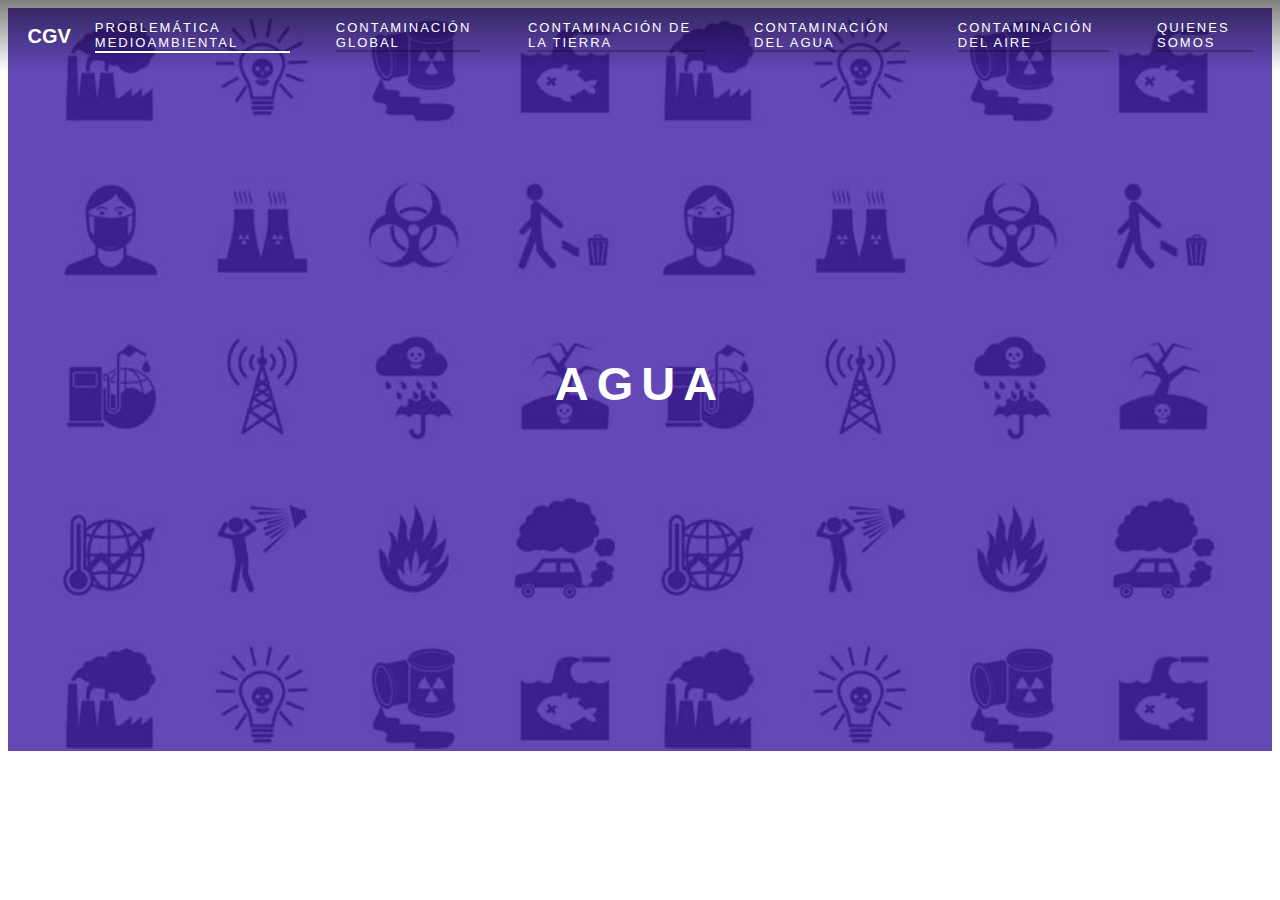
==== indexagua.html @ 67903531 "este" ====
<!DOCTYPE html>
<html lang="en">
<head>
    <meta charset="UTF-8">
    <meta http-equiv="X-UA-Compatible" content="IE=edge">
    <meta name="viewport" content="width=device-width, initial-scale=1.0">
    <title>ProyectoMedioambiental2022</title>
    <link rel="stylesheet" href="https://cdnjs.cloudflare.com/ajax/libs/font-awesome/5.11.2/css/all.min.css">
    <link rel="stylesheet" href="style.css">
</head>
<body>

    <header>
        <div class="container">
            <nav class="nav">
                <div class="menu-toggle">
                    <i class="fas fa-bars"></i>
                    <i class="fas fa-times"></i>
                </div>
                <a href="#" class="logo">CGV</a>
                <ul class="nav-list">
                    <li class="nav-item">
                        <a href="#" class="nav-link active">Problemática Medioambiental</a>
                   
                    <li class="nav-item">
                        <a href="#" 
                           class="nav-link ">Contaminación Global</a>
                    </li>
                    <li class="nav-item">
                        <a href="#" class="nav-link ">Contaminación de la tierra </a>
                    </li>
                    <li class="nav-item">
                        <a href="#" class="nav-link ">Contaminación del agua</a>
                    </li>
                    <li class="nav-item">
                        <a href="#" class="nav-link ">Contaminación del aire</a>
                     </li>
                    <li class="nav-item">
                        <a href="#" class="nav-link ">  Quienes Somos</a>
                    </li>
                </ul>
            </nav>
        </div>
    </header>
    <section class="pi bt">
        <div class="container">
            <div class="global">
                <h2 class="h2-sub">
                    <span class="fil"></span>
                </h2>
                <h1 class="head">Agua</h1>
            </div>
        </div>
    </section>
---- style.css ----
sGlobales
*,
*::before,
*::after {
    margin: 0;
    padding: 0;
    box-sizing: border-box;
}

html {
    font-family: 'Poppins', sans-serif;
    font-size: 10px;
    color: #000;
    scroll-behavior: smooth;
}

body {
    overflow-x: hidden;
}

section {
    padding: 3.9rem 0;
    overflow: hidden;
}

img {
    width: 100%;
    max-width: 100%;
}

a {
    text-decoration: none;
}

p {
    font-size: 1.6rem;
}

.container {
    width: 100%;
    max-width: 122.5rem;
    margin:  0 auto;
    padding: 0 2.4rem;
}

header {
    width: 100%;
    position: absolute;
    top: 0;
    left: 0;
    z-index: 1;
    background-image: linear-gradient(to bottom, rgba(0,0,0,.5), transparent);
}
.nav {
    height: 7.2rem;
    display: flex;
    align-items: center;
    justify-content: center;
}

.menu-toggle {
    color: #fff;
    font-size: 2.2rem;
    position: absolute;
    top: 50%;
    transform: translateY(-50%);
    right: 2.5rem;
    cursor: pointer;
    z-index: 1500;
}

.fa-times {
    display: none;
}

.nav-list {
    list-style: none;
    position: fixed;
    top: 0;
    left: 0;
    width: 80%;
    height: 100vh;
    background-color: #252525;
    padding: 4.4rem;
    display: flex;
    flex-direction: column;
    justify-content: space-around;
    z-index: 1250;
    transform: translateX(-100%);
   
}

.nav::before {
    content: '';
    position: fixed;
    top: 0;
    left: 0;
    width: 100vw;
    height: 100vh;
    background-color: rgba(0, 0, 0, .8);
    z-index: 1000;
    opacity: 0;
    transform: scale(0);
    transition: opacity .5s;

}

.open .fa-times {
    display: block;
}

.open .fa-bars {
    display: none;
}

.open .nav-list {
    transform: translateX(0);
}
.open .nav::before{
    opacity: 1;
    transform: scale(1);
}

.logo {
    color: rgb(255, 255, 255);
    font-size: 2rem;
    font-weight: 600;
}

.nav-item {
    border-bottom: 2px solid rgba(10, 10, 10, 0.3);
}

.nav-link {
    display: block;
    color: rgb(255, 255, 255);
    text-transform: uppercase;
    font-size: 1.6rem;
    letter-spacing: 2px;
    margin-right: -2px;
}

.nav-link:hover {
    color: #3bcc75;
}



.hero {
    width: 100%;
    height: 70vh;
    background: url(img/Fondo\ inicio\ título\ final.jpg) center no-repeat;
    background-size: cover;
    display: flex;
    align-items: center;
    text-align: center;
}

.h2-sub {
    font-size: 3rem;
    font-family: 'Poppins', sans-serif;
    color: #3bcc75;
    font-weight: 600;
    line-height: .4;
}

.fil {
    text-transform: uppercase;
    font-size: 3rem;
}

.head {
    color: #fff;
    font-size: 3.7rem;
    font-family: 'Poppins', sans-serif;
    text-transform: uppercase;
    font-weight: 900;
    letter-spacing: .5rem;
}

.circle {
    font-size: 1.5rem;
    color: #0a0c0b;
    margin: 0 1.6rem;
}

.he-des h5 {
    color: rgb(13, 13, 13);
    font-size: 1.4rem;
    font-weight: 100;
    text-transform: uppercase;
    margin-bottom: 1.2rem;
    letter-spacing: 3px;
    margin-right: -3px;
}

.btn {
    display: inline-block;
    text-transform: uppercase;
    letter-spacing: 2px;
    margin-right: -2px;
}

.cta-btn {
    font-size: 1.1rem;
    background-color: #094015;
    padding: 1.5rem 3rem;
    color: #fff;
    border-radius: .4rem;
}
.cta-btn:hover,
.cta-btn:focus {
    color: #fff;
    background-color: #3bcc75;
}


.global {
    text-align: center;
    margin-top: 3.9rem;
}

.dis-sto .global {
    margin-top: 6.9rem;
}

.global .circle {
    color: #1e233f;
    margin: 2.4rem 0;
}

.hea-dark {
    color: #252525;
    letter-spacing: .7rem;
    margin-right: -.7rem;
}

.global .h2-sub {
    letter-spacing: -1px;
    line-height: .42;
}

.res-info {
    text-align: center;
}

.res-des {
    margin-bottom: 3rem;
}

.res-des p {
    line-height: 1.6;
    margin-bottom: 2.4rem
}




.taste {
    background: url("img/Fondo.I\ Tierra.jpg") center no-repeat;
    background-size:cover;
}

.bt {
    min-height: 65vh;
    display: flex;
    align-items: center;
}


Aire

.image-group {
    display: grid;
    grid-template-columns: repeat(2, 1fr);
    grid-gap: 1.5rem;
}

.disco .res-des {
    padding-top: 3rem;
    margin-bottom: 0;
}

.pb {
    background: url("img/Fondo.I\ Aire1.jpg") center no-repeat;
    background-size: cover;
}

Agua

.image-group {
    display: grid;
    grid-template-columns: repeat(2, 1fr);
    grid-gap: 1.5rem;
}

.disco .res-des {
    padding-top: 3rem;
    margin-bottom: 0;
}

.pi {
    background: url("img/Fondo.I\ Agua.jpg") center no-repeat;
    background-size: cover;
}


footer
footer {
    padding: 7.9rem 0;
    background-color: #121212;
    color: #fff;
    text-align: center;
    position: relative;
}

.footer-content {
    overflow: hidden;
}

.footer-content h4 {
    font-size: 1.9rem;
    text-transform: uppercase;
    font-weight: 100;
    letter-spacing: 3px;
    margin-bottom: 3rem;
}

.footer-content .circle{
    margin: 2.4rem 0;
}

.footer-content-about {
    margin-bottom: 5.4rem;
}

.footer-content-about p {
    line-height: 2;
}

.social-icons {
    list-style: none;
    margin-bottom: 5.4rem;
    display: flex;
    justify-content: center;
}

.social-icons i {
    font-size: 2rem;
    color: #3bcc75;
    padding: .8rem 2rem;
    
}

.social-icons i:hover,
.social-icons i:focus {
    color: #ffc845;
}

.news-form {
    width: 100%;
    position: relative;
    display: flex;
    justify-content: center;

}

.news-input {
    width: 100%;
    max-width: 25rem;
    padding: 1rem;
    border-radius: .4rem;
}
.news-btn {
    background: transparent;
    border: none;
    color: #252525;
    cursor: pointer;
    font-size: 1.6rem;
    padding: 1px .6rem;
    position: absolute;
    top: 30%;
    margin-left: 20.5rem;
}

@media screen and (min-width: 900px) {

    section {
        padding: 7.9rem;
    }

    .menu-toggle {
        display: none;
    }

    .nav {
        justify-content: space-between;
    }

    .nav-list {
        position: initial;
        width: initial;
        height: initial;
        background-color: transparent;
        padding: 0;
        justify-content: initial;
        flex-direction: row;
        transform: initial;
        transition: initial;
    }

    .nav-item {
        margin: 0 2.4rem;
    }

    .nav-item:last-child {
        margin-right: 0;
    }

    .nav-link {
        font-size: 1.3rem;
    }

    .active {
        position: relative;
    }
    .active::before {
        content: '';
        position: absolute;
        width: 100%;
        height: 2px;
        background-color: #fff;
        left: 0;
        bottom: -3px;
    }

    .h2-sub {
        font-size: 3rem;
    }

    .fil {
        font-size: 3rem;
    }
    .head {
        font-size: 4.7rem;
        letter-spacing: .8rem;
    }

    .res-info {
        display: flex;
        align-items: center;
    }

    .res-info > div {
        flex: 1;
    }

    .pad-rig {
        padding-right: 7rem;
    }

    .footer-content {
        max-width: 77.5rem;
        margin: auto;
    }

    .footer-content-about {
        max-width: 51.3rem;
        margin:  0 auto 5.4rem;
    }

    .footer-div{
        display: flex;
        justify-content: space-between;
    }

    .social-media,
    .news-form {
        width: 100%;
        max-width: 27.3rem;
        margin: 0 1rem;
    }

   .news-btn {
       margin-left: 7.5rem;
   }
    
}
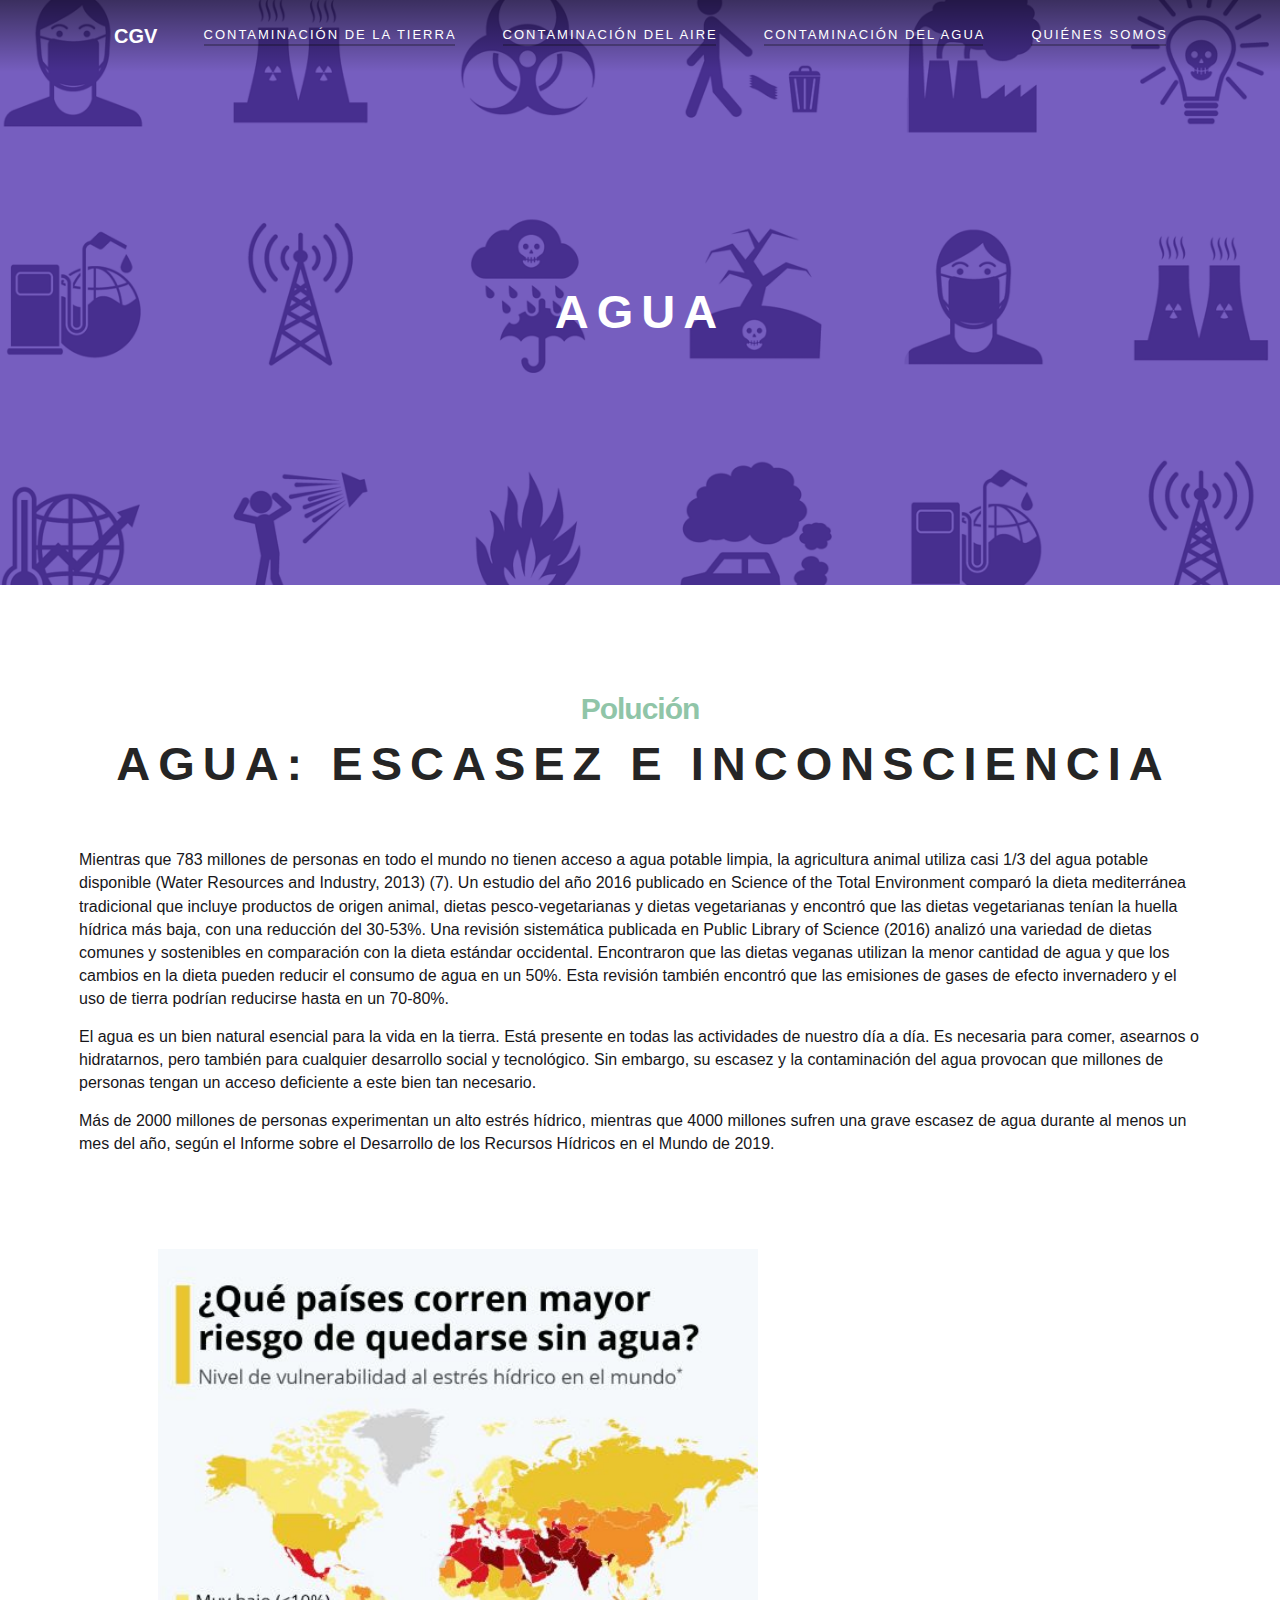
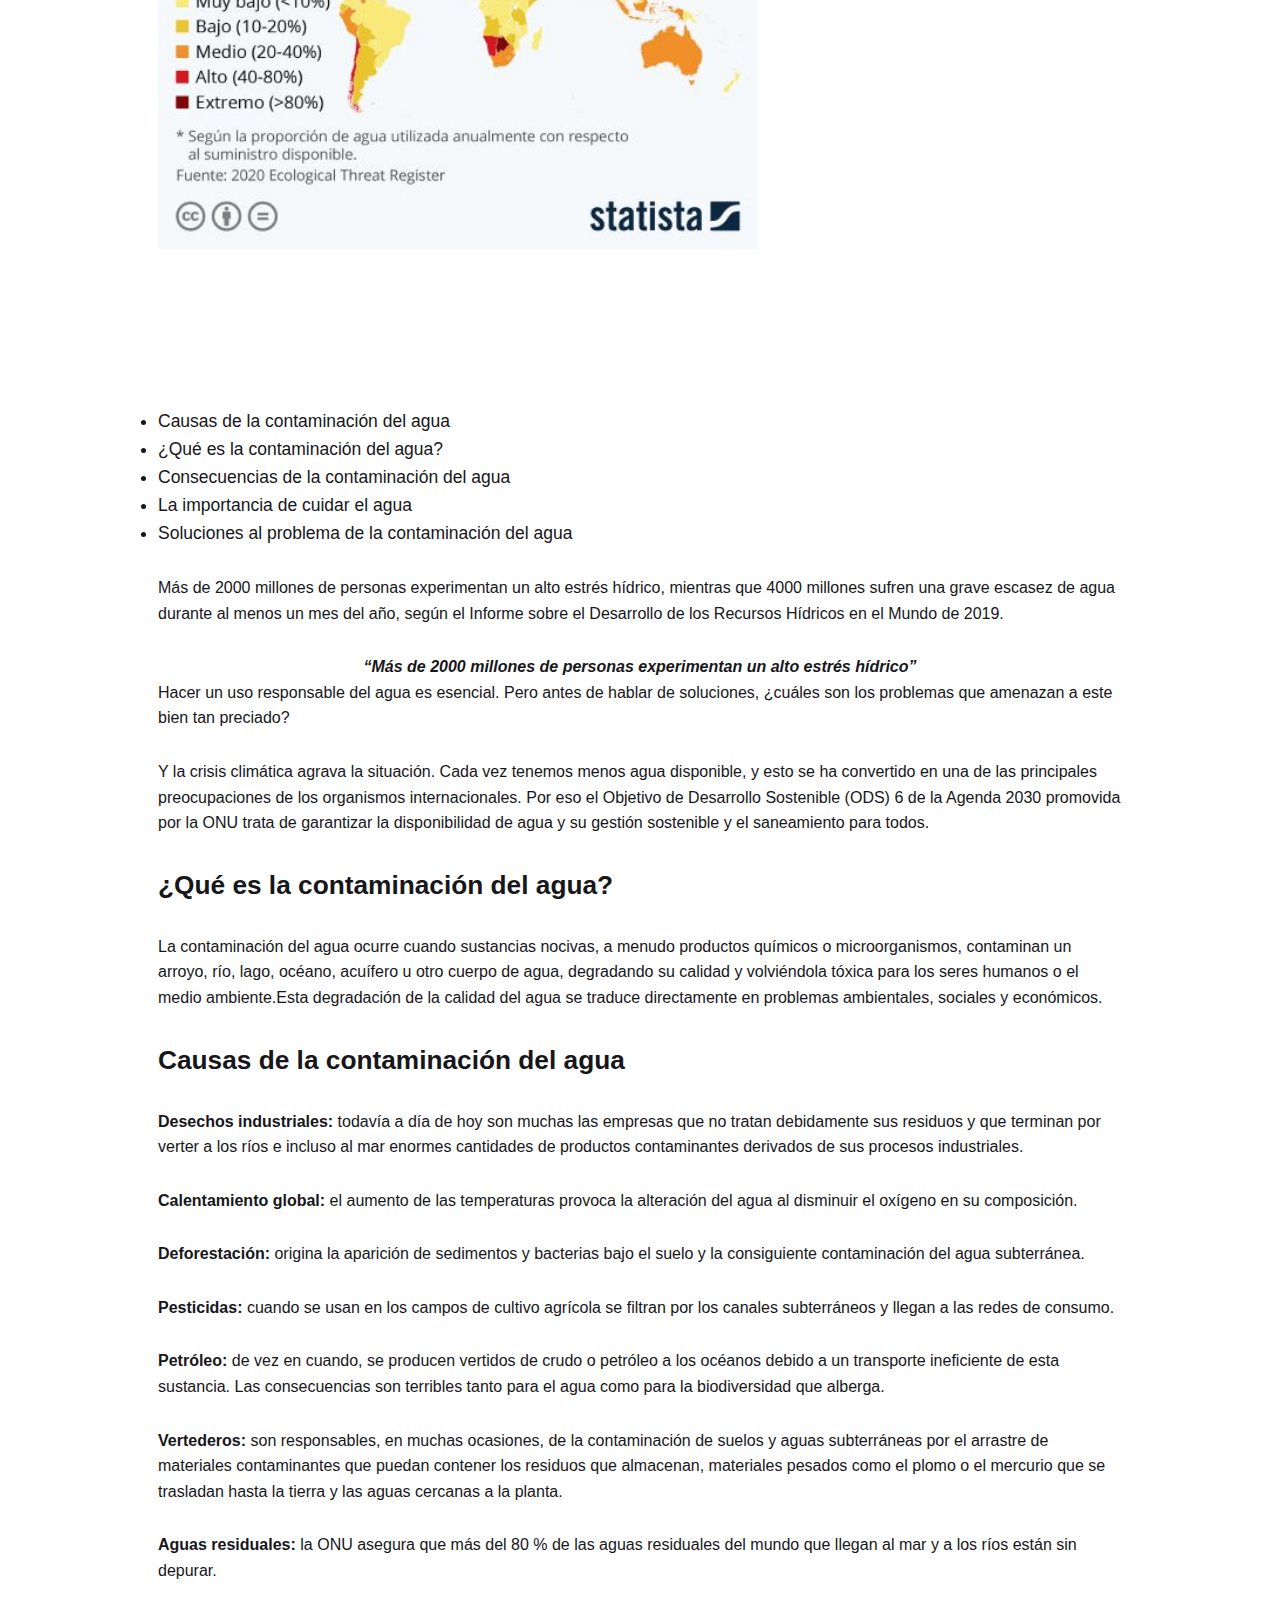
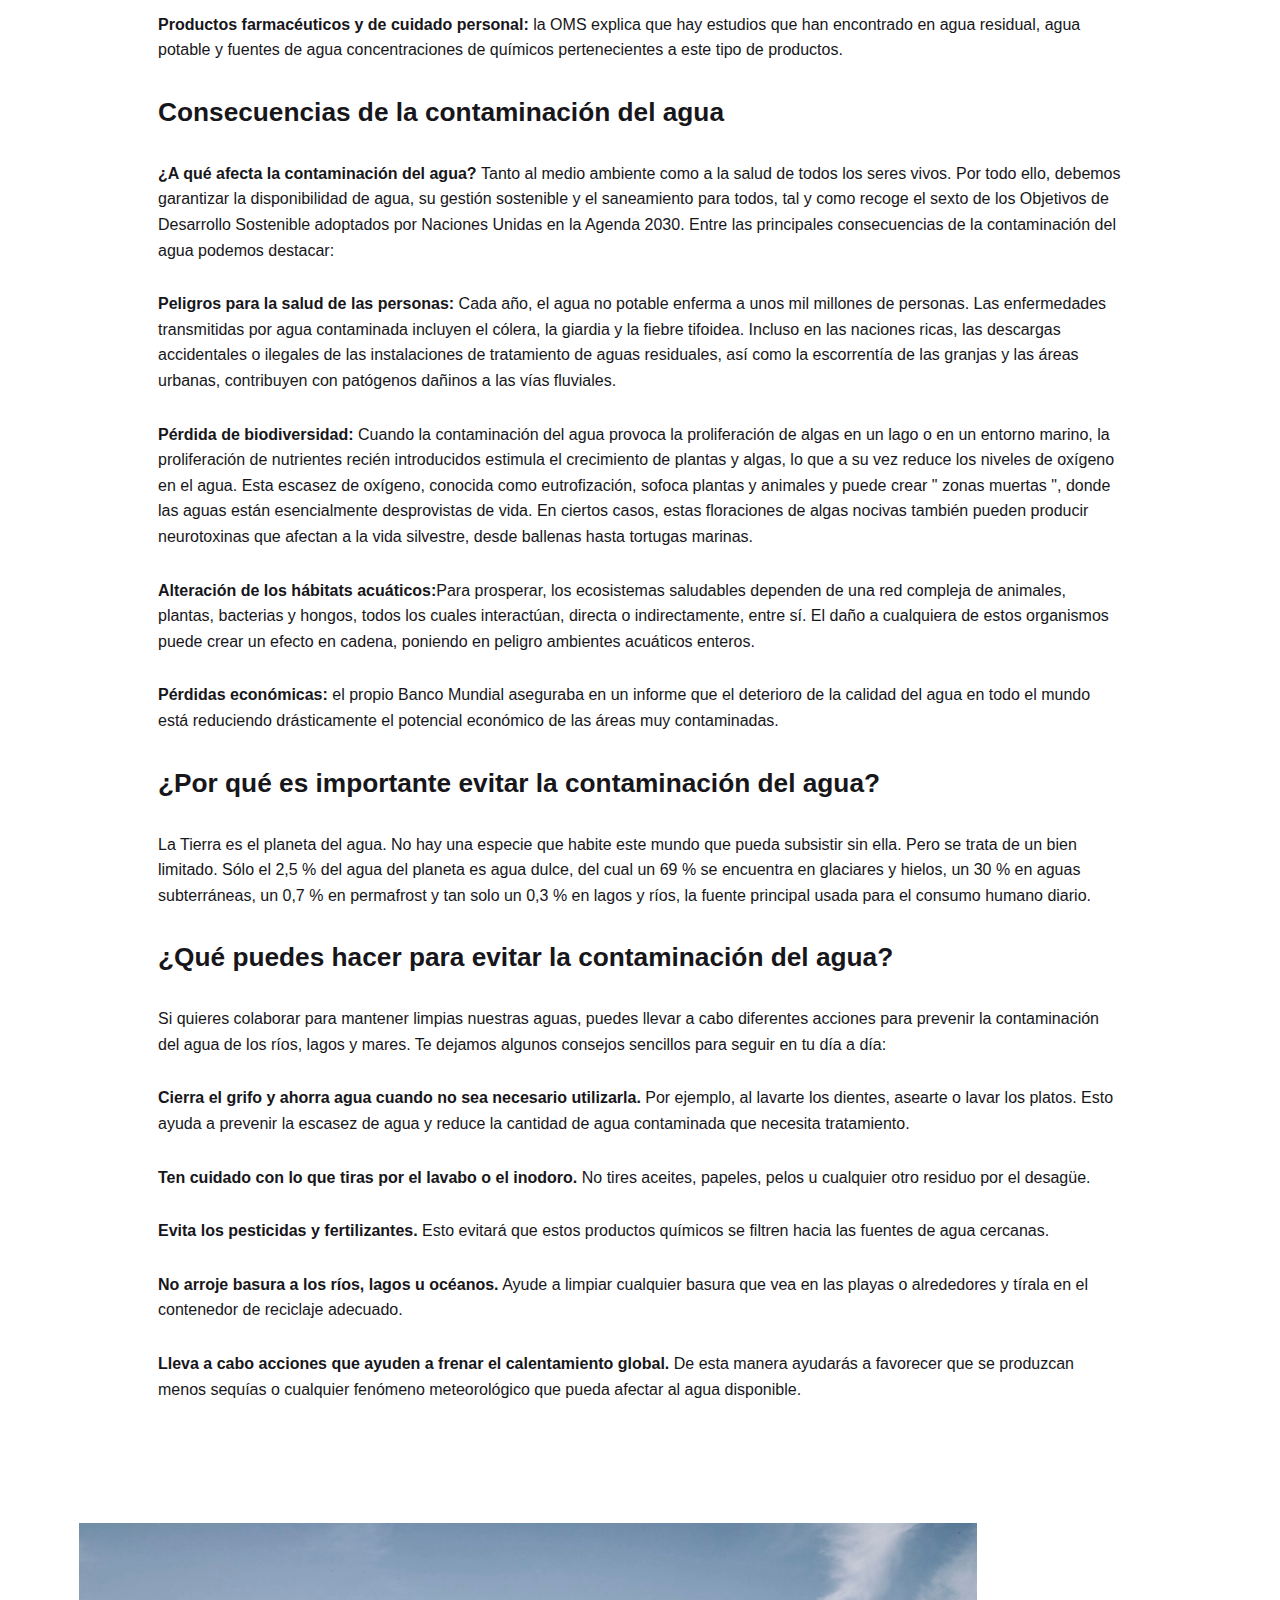
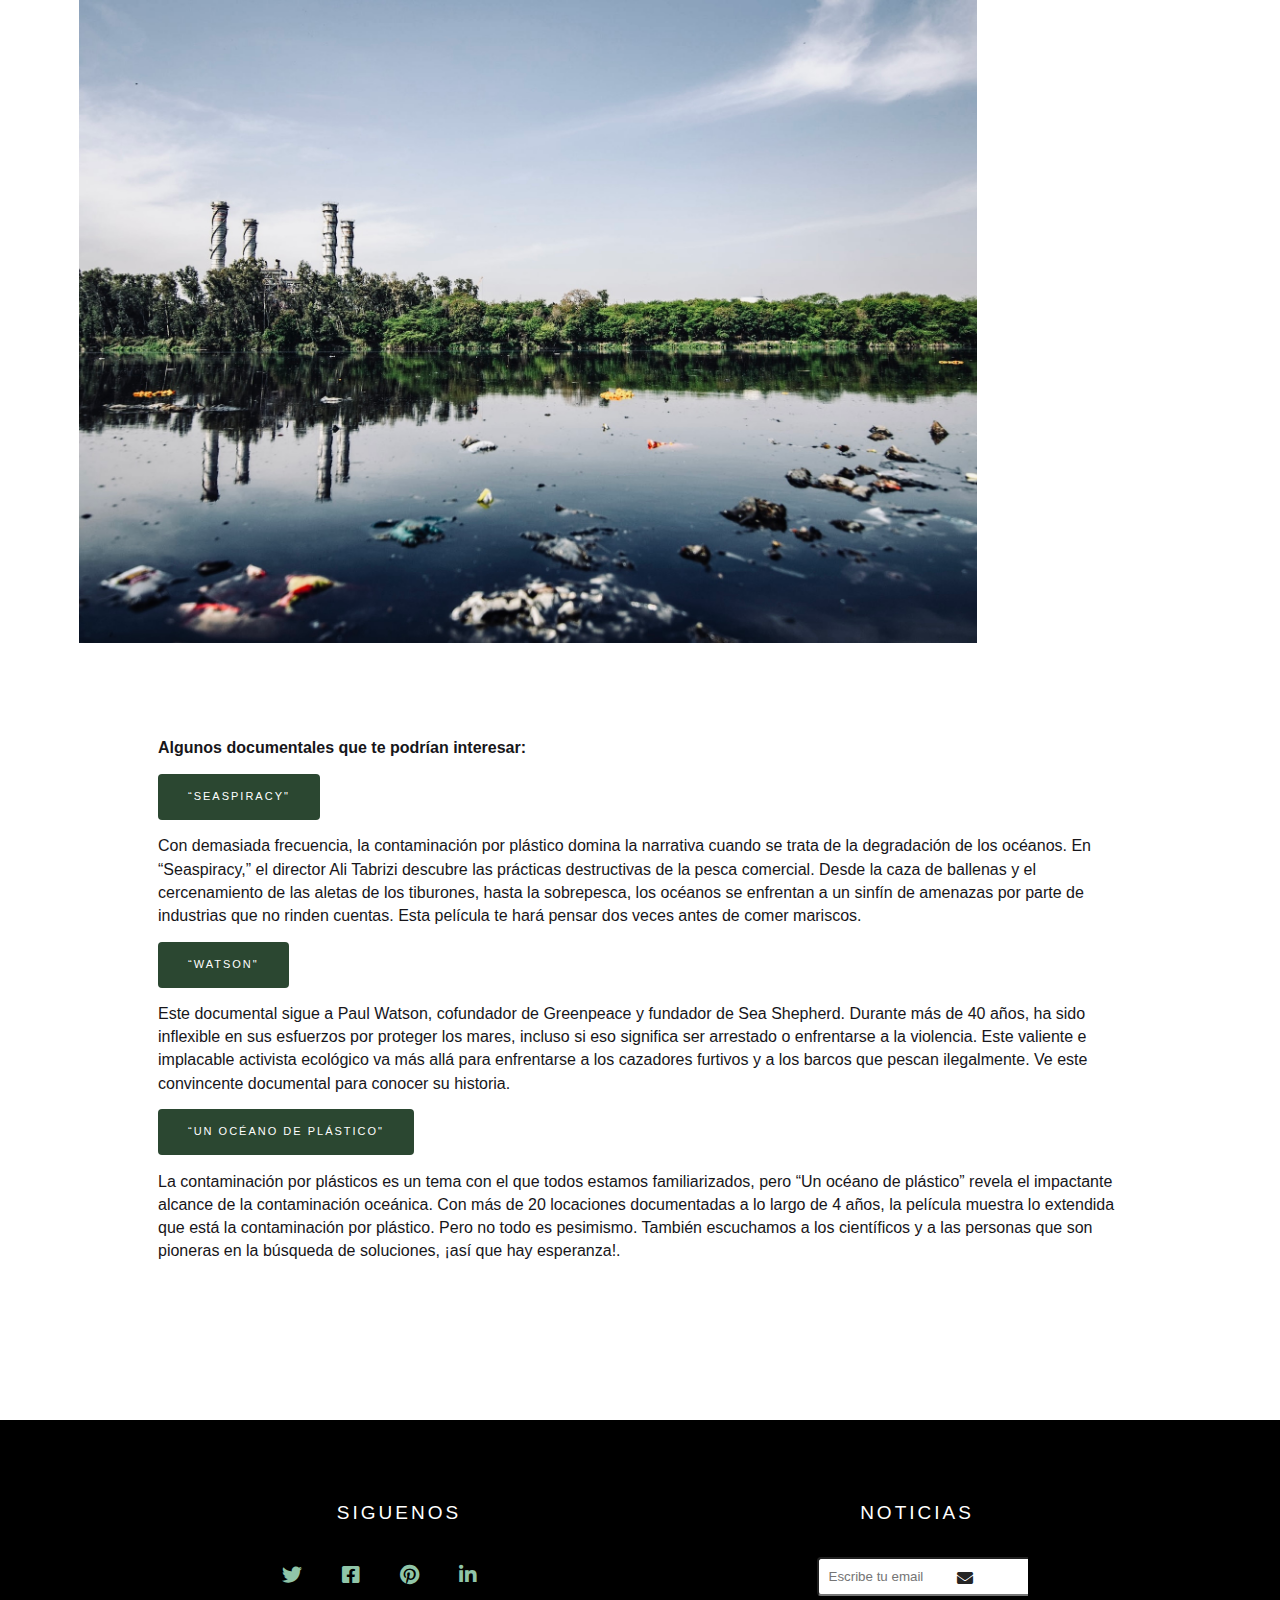
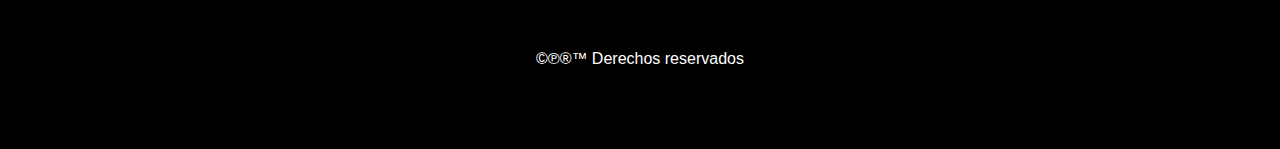
==== commit 5afdb7dc: "final" ====
--- a/indexagua.html
+++ b/indexagua.html
@@ -1,5 +1,7 @@
 <!DOCTYPE html>
 <html lang="en">
+
+
 <head>
     <meta charset="UTF-8">
     <meta http-equiv="X-UA-Compatible" content="IE=edge">
@@ -17,31 +19,28 @@
                     <i class="fas fa-bars"></i>
                     <i class="fas fa-times"></i>
                 </div>
-                <a href="#" class="logo">CGV</a>
+                <a href="index.html" class="logo">CGV</a>
                 <ul class="nav-list">
-                    <li class="nav-item">
-                        <a href="#" class="nav-link active">Problemática Medioambiental</a>
-                   
-                    <li class="nav-item">
-                        <a href="#" 
-                           class="nav-link ">Contaminación Global</a>
+                
                     </li>
                     <li class="nav-item">
-                        <a href="#" class="nav-link ">Contaminación de la tierra </a>
+                        <a href="indextierra.html" class="nav-link ">Contaminación de la tierra </a>
                     </li>
                     <li class="nav-item">
-                        <a href="#" class="nav-link ">Contaminación del agua</a>
-                    </li>
-                    <li class="nav-item">
-                        <a href="#" class="nav-link ">Contaminación del aire</a>
+                        <a href="indexaire.html" class="nav-link ">Contaminación del aire</a>
                      </li>
                     <li class="nav-item">
-                        <a href="#" class="nav-link ">  Quienes Somos</a>
+                        <a href="indexagua.html" class="nav-link ">Contaminación del agua</a>
+                    </li>
+                    
+                    <li class="nav-item">
+                        <a href="indexsomos.html" class="nav-link ">  Quiénes Somos</a>
                     </li>
                 </ul>
             </nav>
         </div>
     </header>
+
     <section class="pi bt">
         <div class="container">
             <div class="global">
@@ -51,4 +50,345 @@
                 <h1 class="head">Agua</h1>
             </div>
         </div>
-    </section>+    </section>
+
+    <section>
+       
+                <div class="inf-agua">
+                    <div class="global">
+                        <h2 class="h2-sub">
+                            <span class="fil">P</span>olución
+                        </h2>
+                        <br>
+                        <h1 class="head hea-dark">Agua: Escasez e inconsciencia</h1>
+                       
+                        </div>
+                    </div>
+                    <p>
+                        Mientras que 783 millones de personas en todo el mundo no tienen acceso a agua potable limpia, la agricultura animal utiliza casi 1/3 del agua potable disponible (Water Resources and Industry, 2013) (7). Un estudio del año 2016 publicado en Science of the Total Environment comparó la dieta mediterránea tradicional que incluye productos de origen animal, dietas pesco-vegetarianas y dietas vegetarianas y encontró que las dietas vegetarianas tenían la huella hídrica más baja, con una reducción del 30-53%. Una revisión sistemática publicada en Public Library of Science (2016) analizó una variedad de dietas comunes y sostenibles en comparación con la dieta estándar occidental. Encontraron que las dietas veganas utilizan la menor cantidad de agua y que los cambios en la dieta pueden reducir el consumo de agua en un 50%. Esta revisión también encontró que las emisiones de gases de efecto invernadero y el uso de tierra podrían reducirse hasta en un 70-80%.
+                        
+                    </p>
+
+<br>
+                    <p>
+
+                        El agua es un bien natural esencial para la vida en la tierra. Está presente en todas las actividades de nuestro día a día. Es necesaria para comer, asearnos o hidratarnos, pero también para cualquier desarrollo social y tecnológico.
+                        Sin embargo, su escasez y la contaminación del agua provocan que millones de personas tengan un acceso deficiente a este bien tan necesario.
+                
+                    </p>
+                      
+                    <br>
+                    
+                    <p>
+    Más de 2000 millones de personas experimentan un alto estrés hídrico, mientras que 4000 millones sufren una grave escasez de agua durante al menos un mes del año, según el Informe sobre el Desarrollo de los Recursos Hídricos en el Mundo de 2019.
+
+</p>
+
+<section>
+<div class="img-stres">
+<br>
+<p>
+
+    <img src="img/Img-stresshi.jpeg" alt="img-stres">
+
+</p>
+</div>
+</section>
+
+<section>
+
+<br>
+<div class="list-agu">
+
+
+<ul>
+    <li>Causas de la contaminación del agua</li>
+    <li>¿Qué es la contaminación del agua?</li>
+    <li>Consecuencias de la contaminación del agua</li>
+    <li>La importancia de cuidar el agua</li>
+    <li>Soluciones al problema de la contaminación del agua</li>
+    
+</ul>
+
+<br>
+
+<p>
+    Más de 2000 millones de personas experimentan un alto estrés hídrico, mientras que 4000 millones sufren una grave escasez de agua durante al menos un mes del año, según el Informe sobre el Desarrollo de los Recursos Hídricos en el Mundo de 2019.
+</p>
+
+<br>
+
+<p style="text-align: center;"><span class="citeParagraph"><strong><em>“Más de 2000 millones de personas experimentan un alto estrés hídrico”</em></strong></span></p>
+
+<p>
+    Hacer un uso responsable del agua es esencial. Pero antes de hablar de soluciones, ¿cuáles son los problemas que amenazan a este bien tan preciado?
+</p>
+
+<br>
+<p>
+    Y la crisis climática agrava la situación. Cada vez tenemos menos agua disponible, y esto se ha convertido en una de las principales preocupaciones de los organismos internacionales. Por eso el Objetivo de Desarrollo Sostenible (ODS) 6 de la Agenda 2030 promovida por la ONU trata de garantizar la disponibilidad de agua y su gestión sostenible y el saneamiento para todos.
+
+</p>
+
+<br>
+<h2>¿Qué es la contaminación del agua?</h2>
+
+<br>
+<p>
+    La contaminación del agua ocurre cuando sustancias nocivas, a menudo productos químicos o microorganismos, contaminan un arroyo, río, lago, océano, acuífero u otro cuerpo de agua, degradando su calidad y volviéndola tóxica para los seres humanos o el medio ambiente.Esta degradación de la calidad del agua se traduce directamente en problemas ambientales, sociales y económicos.
+</p>
+
+<br>
+<h2>Causas de la contaminación del agua</h2>
+
+<br>
+<p>
+   <strong> Desechos industriales:</strong> todavía a día de hoy son muchas las empresas que no tratan debidamente sus residuos y que terminan por verter a los ríos e incluso al mar enormes cantidades de productos contaminantes derivados de sus procesos industriales.
+    </p>
+
+
+    <br>
+<p>
+    <strong>Calentamiento global: </strong>el aumento de las temperaturas provoca la alteración del agua al disminuir el oxígeno en su composición. 
+</p>
+
+
+<br>
+<p>
+    <strong> Deforestación: </strong>origina la aparición de sedimentos y bacterias bajo el suelo y la consiguiente contaminación del agua subterránea.
+</p>
+
+
+<br>
+<p>
+    <strong> Pesticidas:</strong> cuando se usan en los campos de cultivo agrícola se filtran por los canales subterráneos y llegan a las redes de consumo.
+</p>
+
+
+<br>
+<p>
+    <strong>Petróleo: </strong>de vez en cuando, se producen vertidos de crudo o petróleo a los océanos debido a un transporte ineficiente de esta sustancia. Las consecuencias son terribles tanto para el agua como para la biodiversidad que alberga.
+
+</p>
+
+
+<br>
+<p>
+    <strong>  Vertederos: </strong>son responsables, en muchas ocasiones, de la contaminación de suelos y aguas subterráneas por el arrastre de materiales contaminantes que puedan contener los residuos que almacenan, materiales pesados como el plomo o el mercurio que se trasladan hasta la tierra y las aguas cercanas a la planta.
+
+</p>
+
+
+<br>
+<p>
+    <strong>  Aguas residuales: </strong>la ONU asegura que más del 80 % de las aguas residuales del mundo que llegan al mar y a los ríos están sin depurar.
+</p>
+
+
+<br>
+<p>
+    <strong>  Productos farmacéuticos y de cuidado personal: </strong>la OMS explica que hay estudios que han encontrado en agua residual, agua potable y fuentes de agua concentraciones de químicos pertenecientes a este tipo de productos.
+
+</p>
+
+<br>
+<h2> Consecuencias de la contaminación del agua</h2>
+
+<br>
+<p>
+    <strong>¿A qué afecta la contaminación del agua? </strong>Tanto al medio ambiente como a la salud de todos los seres vivos. Por todo ello, debemos garantizar la disponibilidad de agua, su gestión sostenible y el saneamiento para todos, tal y como recoge el sexto de los Objetivos de Desarrollo Sostenible adoptados por Naciones Unidas en la Agenda 2030. Entre las principales consecuencias de la contaminación del agua podemos destacar:
+</p>
+
+
+<br>
+<p>
+  <strong> Peligros para la salud de las personas:</strong>  Cada año, el agua no potable enferma a unos mil millones de personas. Las enfermedades transmitidas por agua contaminada incluyen el cólera, la giardia y la fiebre tifoidea. Incluso en las naciones ricas, las descargas accidentales o ilegales de las instalaciones de tratamiento de aguas residuales, así como la escorrentía de las granjas y las áreas urbanas, contribuyen con patógenos dañinos a las vías fluviales.
+</p>
+
+
+<br>
+<p>
+
+    <strong>Pérdida de biodiversidad: </strong> Cuando la contaminación del agua provoca la proliferación de algas en un lago o en un entorno marino, la proliferación de nutrientes recién introducidos estimula el crecimiento de plantas y algas, lo que a su vez reduce los niveles de oxígeno en el agua. Esta escasez de oxígeno, conocida como eutrofización, sofoca plantas y animales y puede crear " zonas muertas ", donde las aguas están esencialmente desprovistas de vida. En ciertos casos, estas floraciones de algas nocivas también pueden producir neurotoxinas que afectan a la vida silvestre, desde ballenas hasta tortugas marinas.
+</p>
+
+<br>
+<p>
+    <strong>Alteración de los hábitats acuáticos:</strong>Para prosperar, los ecosistemas saludables dependen de una red compleja de animales, plantas, bacterias y hongos, todos los cuales interactúan, directa o indirectamente, entre sí. El daño a cualquiera de estos organismos puede crear un efecto en cadena, poniendo en peligro ambientes acuáticos enteros.
+</p>
+
+
+<br>
+<p>
+    <strong> Pérdidas económicas: </strong>el propio Banco Mundial aseguraba en un informe que el deterioro de la calidad del agua en todo el mundo está reduciendo drásticamente el potencial económico de las áreas muy contaminadas.
+
+</p>
+
+
+<br>
+<h2>¿Por qué es importante evitar la contaminación del agua?</h2>
+    
+
+
+<br>
+<p>
+    La Tierra es el planeta del agua. No hay una especie que habite este mundo que pueda subsistir sin ella. Pero se trata de un bien limitado. Sólo el 2,5 % del agua del planeta es agua dulce, del cual un 69 % se encuentra en glaciares y hielos, un 30 % en aguas subterráneas, un 0,7 % en permafrost y tan solo un 0,3 % en lagos y ríos, la fuente principal usada para el consumo humano diario.
+</p>
+
+<br>
+<h2>¿Qué puedes hacer para evitar la contaminación del agua?</h2>
+
+<br>
+<p>
+    Si quieres colaborar para mantener limpias nuestras aguas, puedes llevar a cabo diferentes acciones para prevenir la contaminación del agua de los ríos, lagos y mares. Te dejamos algunos consejos sencillos para seguir en tu día a día:
+</p>
+
+<br>
+<p>
+    <strong> Cierra el grifo y ahorra agua cuando no sea necesario utilizarla.</strong> Por ejemplo, al lavarte los dientes, asearte o lavar los platos. Esto ayuda a prevenir la escasez de agua y reduce la cantidad de agua contaminada que necesita tratamiento.
+</p>
+
+<br>
+<p>
+    <strong> Ten cuidado con lo que tiras por el lavabo o el inodoro.</strong> No tires aceites, papeles, pelos u cualquier otro residuo por el desagüe.
+</p>
+
+<br>
+<p>
+    <strong> Evita los pesticidas y fertilizantes.</strong> Esto evitará que estos productos químicos se filtren hacia las fuentes de agua cercanas.
+
+
+</p>
+
+<br>
+<p>
+    <strong>  No arroje basura a los ríos, lagos u océanos.</strong> Ayude a limpiar cualquier basura que vea en las playas o alrededores y tírala en el contenedor de reciclaje adecuado.
+
+</p>
+
+<br>
+<p>
+    <strong> Lleva a cabo acciones  que ayuden a frenar el calentamiento global.</strong> De esta manera ayudarás a favorecer que se produzcan menos sequías o cualquier fenómeno meteorológico que pueda afectar al agua disponible.
+</p>
+
+</section>
+<br>
+<div class="slider-container">  
+    <img
+      class="slider-item"
+      src="img/hagua.jpg"
+    />
+    <img
+      class="slider-item"
+      src="img/haguaa.jpg"
+    />
+    <img
+      class="slider-item"
+      src="img/haguaaa.jpg"
+    />
+  </div>  
+  
+  <section>
+  <br>
+  <p>
+    <strong> Algunos documentales que te podrían interesar:</strong> 
+</p>
+  
+<br>
+<a href="https://www.netflix.com/cl/title/81014008?source=35" class="btn cta-btn">“Seaspiracy"
+</a>
+<br>
+<br>
+
+<p>Con demasiada frecuencia, la contaminación por plástico domina la narrativa cuando se trata de la degradación de los océanos. En “Seaspiracy,” el director Ali Tabrizi descubre las prácticas destructivas de la pesca comercial. Desde la caza de ballenas y el cercenamiento de las aletas de los tiburones, hasta la sobrepesca, los océanos se enfrentan a un sinfín de amenazas por parte de industrias que no rinden cuentas. Esta película te hará pensar dos veces antes de comer mariscos.</p>
+
+<br>
+<a href="https://www.amazon.com/Watson-Paul/dp/B088W5Y4HM" class="btn cta-btn">“Watson"
+</a>
+<br>
+<br>
+
+<p>Este documental sigue a Paul Watson, cofundador de Greenpeace y fundador de Sea Shepherd. Durante más de 40 años, ha sido inflexible en sus esfuerzos por proteger los mares, incluso si eso significa ser arrestado o enfrentarse a la violencia. Este valiente e implacable activista ecológico va más allá para enfrentarse a los cazadores furtivos y a los barcos que pescan ilegalmente. Ve este convincente documental para conocer su historia.</p>
+
+<br>
+<a href="https://www.netflix.com/watch/80168188?trackId=255824129&tctx=0%2C2%2CNAPA%40%40%7Cf4eec1e8-dc0d-4008-a35c-0831df59f140-50648484_titles%2F1%2F%2Fa%20plastic%20ocean%2F0%2F0%2CNAPA%40%40%7Cf4eec1e8-dc0d-4008-a35c-0831df59f140-50648484_titles%2F1%2F%2Fa%20plastic%20ocean%2F0%2F0%2Cunknown%2C%2Cf4eec1e8-dc0d-4008-a35c-0831df59f140-50648484%7C1%2CtitlesResults%2C80168188" class="btn cta-btn">“Un océano de plástico"
+</a>
+<br>
+<br>
+
+<p>La contaminación por plásticos es un tema con el que todos estamos familiarizados, pero “Un océano de plástico” revela el impactante alcance de la contaminación oceánica. Con más de 20 locaciones documentadas a lo largo de 4 años, la película muestra lo extendida que está la contaminación por plástico. Pero no todo es pesimismo. También escuchamos a los científicos y a las personas que son pioneras en la búsqueda de soluciones, ¡así que hay esperanza!.</p>
+</section>
+
+
+</div>
+
+                </div>
+
+            </div>
+        </div>
+    </section>
+
+    <footer>
+        <div class="container">
+            <div class="footer-content">
+
+               
+                <div class="footer-div">
+                    <div class="social-media">
+                        <h4>Siguenos</h4>
+                        <ul class="social-icons">
+                            <li>
+                                <a href="#"><i class="fab fa-twitter"></i></a>
+                            </li>
+                            <li>
+                                <a href="#"><i class="fab fa-facebook-square"></i></a>
+                            </li>
+                            <li>
+                                <a href="#"><i class="fab fa-pinterest"></i></a>
+                            </li>
+                            <li>
+                                <a href="#"><i class="fab fa-linkedin-in"></i></a>
+                            </li>
+                            <li>
+                                <a href="#"><i class="fab fa-tripadvisor"></i></a>
+                            </li>
+                        </ul>
+                    </div>
+                    <div>
+                        <h4>Noticias</h4>
+                        <form action="" class="news-form">
+                            <input type="text" class="news-input"
+                            placeholder="Escribe tu email"
+                            >
+                            <button class="news-btn" type="submit">
+                                <i class="fas fa-envelope"></i>
+                            </button>
+                        </form>
+                    </div>
+
+                    
+                </div>
+                <p> ©℗®™ Derechos reservados</p>
+            </div>
+        </div>
+    </footer>
+
+    <script>
+
+        const selectElement = function(element) {
+            return document.querySelector(element);
+        }
+
+
+        let menuToggle = selectElement('.menu-toggle');
+        let body = selectElement('body');
+
+        menuToggle.addEventListener('click', function(){
+            body.classList.toggle('open');
+        })
+
+    </script>
+
+    
+</body>
+</html>--- a/style.css
+++ b/style.css
@@ -1,5 +1,6 @@
 sGlobales
 *,
+
 *::before,
 *::after {
     margin: 0;
@@ -141,7 +142,7 @@
 }
 
 .nav-link:hover {
-    color: #3bcc75;
+    color: #82ab92;
 }
 
 
@@ -149,7 +150,7 @@
 .hero {
     width: 100%;
     height: 70vh;
-    background: url(img/Fondo\ inicio\ título\ final.jpg) center no-repeat;
+    background: url(img/fondop.png) center no-repeat;
     background-size: cover;
     display: flex;
     align-items: center;
@@ -159,7 +160,7 @@
 .h2-sub {
     font-size: 3rem;
     font-family: 'Poppins', sans-serif;
-    color: #3bcc75;
+    color: #90c5a8;
     font-weight: 600;
     line-height: .4;
 }
@@ -180,7 +181,7 @@
 
 .circle {
     font-size: 1.5rem;
-    color: #0a0c0b;
+    color: #90c5a8;
     margin: 0 1.6rem;
 }
 
@@ -192,6 +193,7 @@
     margin-bottom: 1.2rem;
     letter-spacing: 3px;
     margin-right: -3px;
+    line-height: 1.5;
 }
 
 .btn {
@@ -203,7 +205,7 @@
 
 .cta-btn {
     font-size: 1.1rem;
-    background-color: #094015;
+    background-color: #2b4731;
     padding: 1.5rem 3rem;
     color: #fff;
     border-radius: .4rem;
@@ -211,7 +213,7 @@
 .cta-btn:hover,
 .cta-btn:focus {
     color: #fff;
-    background-color: #3bcc75;
+    background-color: #516459;
 }
 
 
@@ -257,7 +259,7 @@
 
 
 .taste {
-    background: url("img/Fondo.I\ Tierra.jpg") center no-repeat;
+    background: url("img/tierraprincipal.png") center no-repeat;
     background-size:cover;
 }
 
@@ -282,7 +284,7 @@
 }
 
 .pb {
-    background: url("img/Fondo.I\ Aire1.jpg") center no-repeat;
+    background: url("img/aireprincipal.png") center no-repeat;
     background-size: cover;
 }
 
@@ -300,16 +302,16 @@
 }
 
 .pi {
-    background: url("img/Fondo.I\ Agua.jpg") center no-repeat;
+    background: url("img/aguaprincipal.png") center no-repeat;
     background-size: cover;
 }
 
 
-footer
+
 footer {
     padding: 7.9rem 0;
-    background-color: #121212;
-    color: #fff;
+    background-color: #000000;
+    color: rgb(255, 255, 255);
     text-align: center;
     position: relative;
 }
@@ -347,7 +349,7 @@
 
 .social-icons i {
     font-size: 2rem;
-    color: #3bcc75;
+    color: #90c5a8;
     padding: .8rem 2rem;
     
 }
@@ -484,5 +486,183 @@
    .news-btn {
        margin-left: 7.5rem;
    }
+
+   :root {
+    --color-primary:    #f01f4b;
+    --color-text:       #17161A;
+    --color-background: #f5f5f5;
+  }
+  * {
+    margin: 0;
+    padding: 0;
+    box-sizing: border-box;
+  }
+  body {
+    font-family: sans-serif;
+    font-size: 1rem;
+    line-height: 1.45;
+    color: var(--color-text);
+  }
+  a {
+    color: var(--color-primary);
+  }
+  .container {
+    max-width: 1100px;
+    margin-left: auto;
+    margin-right: auto;
+  }
+  .services {
+    padding: 3rem 0;
+  }
+  .services__header {
+    margin-bottom: 4rem;
+    text-align: center;
+  }
+  .services__title {
+    max-width: 400px;
+    margin-left: auto;
+    margin-right: auto;
+    font-size: 2.5rem;
+    line-height: 1;
+  }
+  .services__epigraph {
+    display: inline-block;
+    margin-bottom: 1rem;
+    padding: .65rem 1rem .35rem;
+    font-size: .85rem;
+    line-height: 1;
+    text-transform: uppercase;
+    background-color: var(--color-background);
+    border-radius: 5px;
+  }
+  .services__body {
+    display: grid;
+    margin-bottom: 4rem;
+    grid-template-columns: repeat(4, 1fr);
+    gap: 2rem;
+  }
+  .service {
+    padding: 2.5rem 1.25rem 2rem 1.25rem;
+    text-align: center;
+    background-color: var(--color-background);
+    border-radius: 20px;
+  }
+  .service__title {
+    margin-bottom: 1rem;
+    line-height: 1;
+  }
+  .service__description {
+    margin-bottom: 1.75rem;
+  }
+  .service__link {
+    color: var(--color-text);
+  }
+  .services__footer {
+    text-align: center;
+  }
+  .services__button {
+    display: inline-block;
+    margin-bottom: 1rem;
+    padding: 1rem 2rem;
+    text-decoration: none;
+    color: #fff;
+    background-color: var(--color-primary);
+    border-radius: 2rem;
+  }
+  .EAD {
+    background: url("img/escuelasomos.jpg") center no-repeat;
+    background-size:cover;
+}
+.services {
+    text-align: center;
+}
+
+
+.inf-agua {
+    text-align: center;
+}
+
+.inf-agua {
+    margin-bottom: 5rem;
+}
+
+.inf-agua p {
+    line-height: 1.6;
+    margin-bottom: 2.7rem
+}
+
+.list-agu{
+    font-size:1.75rem;
+    text-align:left;
+    margin-bottom: 5rem;
+    line-height: 1.6;
+    margin-bottom: 2.7rem
+
+
+}
+
+.img-stres{
+     width: 600px;
+    height: 600px;
+    left: 100;
+    top: 100;
     
+}
+
+.slider-container {
+    display: flex;
+    width: 100%;
+    height: 100vh;
+    overflow-x: scroll;
+  }
+  
+  .slider-container img {
+    flex: 0 0 100%;
+    width: 50%;
+    object-fit: cover;
+  }
+
+  .slider-container {
+    display: flex;
+    width: 80%;
+    height: 80vh;
+    overflow-x: scroll
+  }
+  .cards{
+    display:flex;
+    justify-content: space-evenly;
+    align-items: center;
+}
+
+.cards .card{
+    background: #2b4731;
+    display: flex;
+    width: 140%;
+    height: 300px;
+    align-items: center;
+    justify-content: space-evenly;
+    border-radius: 5px;
+    box-shadow: 0 0 6px 0 rgba(0, 0, 0, 0.6);
+    
+}
+
+.cards .card img{
+    width: 110px;
+    height: 110px;
+    object-fit: cover;
+    border: 3px solid #fff;
+    border-radius: 50%;
+    display: block;
+}
+
+.cards .card > .contenido-texto-card{
+    width: 60%;
+    color: #fff;
+}
+
+.cards .card > .contenido-texto-card p{
+    font-weight: 300;
+    padding-top: 5px;
+}
+
 }